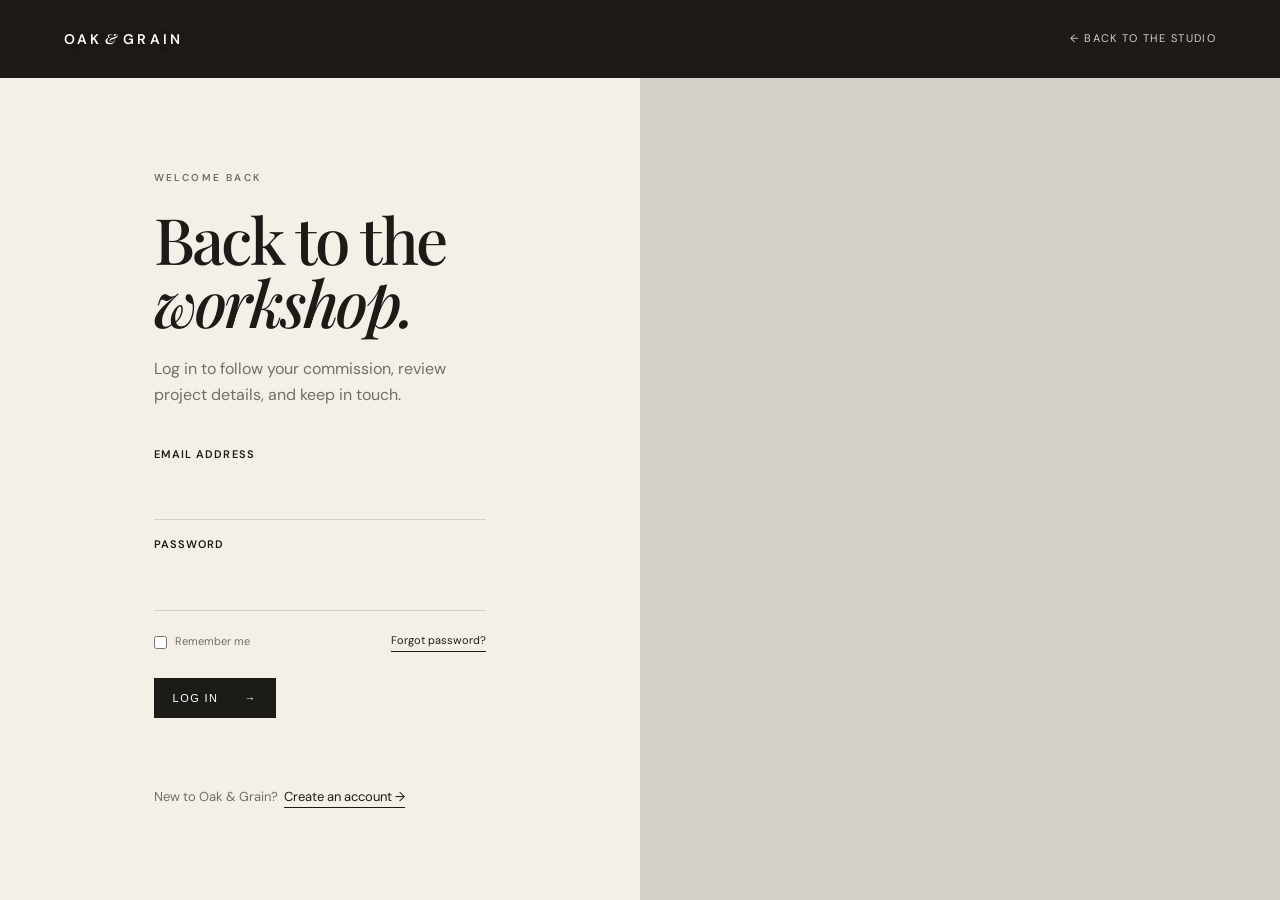
==== login.html @ c019b7b3 "Add Oak and Grain portfolio site" ====
<!DOCTYPE html>
<html lang="en">
<head>
  <meta charset="UTF-8">
  <meta name="viewport" content="width=device-width, initial-scale=1.0">
  <meta name="description" content="Log in to your Oak & Grain account.">
  <title>Log in — Oak & Grain</title>
  <link rel="icon" href="favicon.svg" type="image/svg+xml">
  <link rel="preconnect" href="https://fonts.googleapis.com">
  <link rel="preconnect" href="https://fonts.gstatic.com" crossorigin>
  <link href="https://fonts.googleapis.com/css2?family=DM+Sans:wght@400;500;600&family=Playfair+Display:wght@500;600&display=swap" rel="stylesheet">
  <link rel="stylesheet" href="style.css">
</head>
<body class="auth-page">
  <header class="site-header auth-header">
    <a class="logo" href="index.html">OAK<span>&</span>GRAIN</a>
    <a class="auth-back" href="index.html">← Back to the studio</a>
  </header>

  <main class="auth-main">
    <section class="auth-panel" aria-labelledby="login-title">
      <p class="section-label">WELCOME BACK</p>
      <h1 id="login-title">Back to the<br><em>workshop.</em></h1>
      <p class="auth-intro">Log in to follow your commission, review project details, and keep in touch.</p>
      <form class="auth-form" data-auth-form>
        <label for="login-email">Email address</label>
        <input id="login-email" name="email" type="email" autocomplete="email" required>
        <label for="login-password">Password</label>
        <input id="login-password" name="password" type="password" autocomplete="current-password" required>
        <div class="form-row"><label class="check-label"><input type="checkbox" name="remember"> <span>Remember me</span></label><a href="#">Forgot password?</a></div>
        <button class="button button-dark" type="submit">Log in <span>→</span></button>
        <p class="form-message" aria-live="polite"></p>
      </form>
      <p class="auth-switch">New to Oak &amp; Grain? <a href="signup.html">Create an account →</a></p>
    </section>
    <aside class="auth-image auth-image-login" aria-label="A handcrafted wood table in the workshop"></aside>
  </main>
  <script src="script.js"></script>
</body>
</html>
---- style.css ----
*{box-sizing:border-box;margin:0;padding:0}
:root{--ink:#1d1b18;--paper:#f4f0e8;--muted:#746e64;--line:#d8d0c3;--accent:#9a6a3a}
html{scroll-behavior:smooth}
body{background:var(--paper);color:var(--ink);font-family:"DM Sans",sans-serif;line-height:1.6}
a{color:inherit;text-decoration:none}
.site-header{height:78px;padding:0 5vw;display:flex;align-items:center;justify-content:space-between;border-bottom:1px solid rgba(255,255,255,.24);position:absolute;top:0;left:0;right:0;z-index:10;color:#fff;background:rgba(29,27,24,.82);backdrop-filter:blur(18px) saturate(130%);-webkit-backdrop-filter:blur(18px) saturate(130%)}
.logo{font-size:15px;letter-spacing:.22em;font-weight:600;text-shadow:0 1px 10px rgba(0,0,0,.35)}.logo span{font-family:"Playfair Display",serif;font-style:italic;margin:0 3px}
.nav{display:flex;align-items:center;gap:34px;font-size:12px;text-transform:uppercase;letter-spacing:.12em;font-weight:600}.nav a{opacity:1;text-shadow:0 1px 8px rgba(0,0,0,.45)}.nav a:not(.nav-cta):hover{color:#ead7bc}
.nav-cta{border:1px solid rgba(255,255,255,.75);background:rgba(255,255,255,.12);padding:11px 17px;transition:background .2s ease,color .2s ease}.nav-cta:hover{background:#fff;color:var(--ink)}
.menu-toggle{display:none;background:none;border:0;color:white}
.hero{min-height:100vh;position:relative;display:flex;align-items:flex-end;color:white;overflow:hidden}
.hero-image{position:absolute;inset:0;background:url("https://images.unsplash.com/photo-1549490349-8643362247b5?auto=format&fit=crop&w=2200&q=90") center/cover}
.hero-overlay{position:absolute;inset:0;background:linear-gradient(90deg,rgba(20,16,11,.72),rgba(20,16,11,.12) 70%),linear-gradient(0deg,rgba(20,16,11,.58),transparent 55%)}
.hero-content{position:relative;z-index:1;padding:0 8vw 6vh;max-width:850px}.eyebrow,.section-label{font-size:10px;letter-spacing:.2em;text-transform:uppercase;font-weight:600}
.hero h1{font-family:"Playfair Display",serif;font-size:clamp(54px,8vw,112px);line-height:.93;font-weight:500;letter-spacing:-.04em;margin:20px 0 26px}.hero h1 em,.intro h2 em,.section-heading h2 em,.process h2 em,.about h2 em,.contact h2 em{font-weight:500}
.hero-copy{max-width:430px;font-size:17px;color:rgba(255,255,255,.82)}
.hero-actions{display:flex;align-items:center;gap:28px;margin-top:34px}.button{display:inline-flex;align-items:center;gap:26px;padding:14px 19px;font-size:11px;text-transform:uppercase;letter-spacing:.13em}.button-light{background:#fff;color:var(--ink)}.button-dark{background:var(--ink);color:#fff}.text-link{font-size:12px;border-bottom:1px solid rgba(255,255,255,.55);padding-bottom:4px}.hero-side-note{position:absolute;right:5vw;bottom:6vh;writing-mode:vertical-rl;font-size:9px;letter-spacing:.2em;opacity:.65}
.intro,.work,.process,.about,.contact{padding:120px 8vw}.intro{border-bottom:1px solid var(--line)}.section-label{color:var(--muted);margin-bottom:36px}.intro-grid{display:grid;grid-template-columns:1.3fr .7fr;gap:10vw}.intro h2,.section-heading h2,.process h2,.about h2,.contact h2{font-family:"Playfair Display",serif;font-size:clamp(42px,5vw,72px);font-weight:500;line-height:1.03;letter-spacing:-.035em}.intro-grid>div{padding-top:8px;color:var(--muted);font-size:16px;max-width:460px}.arrow-link{display:inline-flex;gap:35px;margin-top:28px;font-size:11px;text-transform:uppercase;letter-spacing:.14em;color:var(--ink);border-bottom:1px solid var(--ink);padding-bottom:7px}
.work{background:#ebe5da}.section-heading{display:grid;grid-template-columns:1.3fr .7fr;gap:10vw;align-items:end}.section-description{color:var(--muted);max-width:400px;margin-bottom:5px}.gallery{margin-top:70px;display:grid;grid-template-columns:1.15fr .85fr;gap:55px 30px}.project{position:relative}.project img{width:100%;height:530px;object-fit:cover;display:block;filter:saturate(.88)}.project-large img{height:680px}.project-wide{grid-column:1/-1}.project-wide img{height:590px}.project-info{padding-top:15px;display:grid;grid-template-columns:35px 1fr auto;align-items:center;gap:10px}.project-info span,.project-info p{font-size:10px;letter-spacing:.12em;text-transform:uppercase;color:var(--muted)}.project-info h3{font-family:"Playfair Display",serif;font-size:22px;font-weight:500}.project img{transition:transform .6s ease}.project{overflow:hidden}.project:hover img{transform:scale(1.025)}
.statement{background:#1e1b17;color:#f4f0e8;padding:150px 8vw}.statement-inner{max-width:1150px;margin:auto}.statement .section-label{color:#9e978d}.statement blockquote{font-family:"Playfair Display",serif;font-size:clamp(42px,6vw,88px);line-height:1.05;max-width:1000px;letter-spacing:-.035em}
.process{display:grid;grid-template-columns:.7fr 1.3fr;gap:10vw}.steps{display:grid;grid-template-columns:1fr 1fr;border-top:1px solid var(--line)}.step{padding:28px 20px 35px 0;border-bottom:1px solid var(--line)}.step:nth-child(odd){border-right:1px solid var(--line);padding-right:35px}.step:nth-child(even){padding-left:35px}.step span{font-size:10px;color:var(--muted);letter-spacing:.15em}.step h3{font-family:"Playfair Display",serif;font-size:28px;font-weight:500;margin:18px 0 10px}.step p{color:var(--muted);font-size:14px;max-width:290px}
.about{display:grid;grid-template-columns:1fr 1fr;padding:0}.about-image{min-height:720px;background:url("https://images.unsplash.com/photo-1601058268499-e52658b8bb88?auto=format&fit=crop&w=1300&q=85") center/cover}.about-copy{padding:120px 10vw 100px 8vw}.about-copy>p:not(.section-label){color:var(--muted);max-width:480px;margin-top:28px}.about-copy .arrow-link{margin-top:38px}
.contact{background:#d9c8b3}.contact-grid{display:grid;grid-template-columns:1.2fr .8fr;gap:10vw}.contact-grid>div{padding-top:10px}.contact-grid p{color:#62584d;max-width:430px}.contact .button{margin-top:30px}
.visit{padding:120px 8vw;display:grid;grid-template-columns:1.1fr .9fr;gap:10vw;background:#ebe5da}.visit-card{border-top:1px solid var(--ink);padding-top:22px;color:var(--muted)}.visit-card>p{max-width:420px}.visit-card dl{margin:32px 0;display:grid;gap:16px}.visit-card dl div{display:flex;justify-content:space-between;border-bottom:1px solid var(--line);padding-bottom:12px;font-size:13px}.visit-card dt{font-size:10px;text-transform:uppercase;letter-spacing:.12em;color:var(--ink)}.visit-card dd{margin:0}
.testimonials{background:#1e1b17;color:var(--paper);padding:78px 8vw}.testimonials .section-label{color:#9e978d}.quotes{overflow:hidden;margin:0 -8vw;padding:12px 8vw}.testimonial-track{display:flex;width:200%;animation:testimonial-slide 26s linear infinite}.testimonial-track:hover{animation-play-state:paused}.testimonial-set{flex:0 0 50%;display:grid;grid-template-columns:1fr 1fr;gap:8vw;padding-right:8vw}.quotes blockquote{font-family:"Playfair Display",serif;font-size:clamp(23px,2.6vw,36px);line-height:1.17}.quotes cite{display:block;margin-top:20px;color:#b4aca0;font-family:"DM Sans",sans-serif;font-size:10px;font-style:normal;text-transform:uppercase;letter-spacing:.13em}
.instagram{padding:120px 8vw}.instagram .section-heading .arrow-link{align-self:end;margin-bottom:4px}.instagram-grid{margin-top:55px;display:grid;grid-template-columns:repeat(3,1fr);gap:18px}.instagram-grid img{display:block;width:100%;height:360px;object-fit:cover;filter:saturate(.8)}
.inquiry-form{padding-top:8px}.inquiry-form>p{color:#62584d;max-width:430px}.form-fields{display:grid;grid-template-columns:1fr 1fr;gap:14px;margin-top:25px}.form-fields input,.form-fields select,.form-fields textarea{font:14px "DM Sans",sans-serif;background:rgba(255,255,255,.35);border:1px solid rgba(98,88,77,.25);border-radius:0;padding:13px;color:var(--ink);width:100%}.form-fields textarea{grid-column:1/-1;min-height:100px;resize:vertical}.form-fields select{color:#62584d}.contact-actions{display:flex;align-items:center;gap:25px}.contact-actions .button{border:0;cursor:pointer}.whatsapp-link{font-size:11px;text-transform:uppercase;letter-spacing:.12em;border-bottom:1px solid var(--ink);padding-bottom:5px}.contact .form-message{color:#62584d}
.project-page{background:var(--paper)}.project-detail{min-height:calc(100vh - 78px);display:grid;grid-template-columns:1.1fr .9fr}.project-hero{width:100%;height:100%;min-height:650px;object-fit:cover}.project-copy{padding:clamp(65px,11vh,130px) 10vw;align-self:center}.project-copy h1{font-family:"Playfair Display",serif;font-weight:500;font-size:clamp(48px,5vw,76px);line-height:1;letter-spacing:-.04em}.project-summary{color:var(--muted);margin:26px 0;font-size:16px}.project-specs{border-top:1px solid var(--line);margin:30px 0}.project-specs div{display:flex;justify-content:space-between;gap:18px;border-bottom:1px solid var(--line);padding:12px 0;font-size:13px}.project-specs dt{text-transform:uppercase;font-size:10px;letter-spacing:.12em}.project-specs dd{margin:0;color:var(--muted)}
@keyframes testimonial-slide{to{transform:translateX(-50%)}}

/* Visual refinement */
::selection{background:#c6a57c;color:#1d1b18}.section-label{letter-spacing:.24em}.hero-content{padding-bottom:4vh}.hero .eyebrow{display:inline-block;border-left:1px solid rgba(255,255,255,.65);padding-left:13px}.hero-copy{line-height:1.7}.button{transition:transform .2s ease,box-shadow .2s ease,background .2s ease}.button:hover{transform:translateY(-2px);box-shadow:0 9px 24px rgba(20,16,11,.18)}.button-light:hover{background:#eadfce}.arrow-link{transition:gap .25s ease,color .25s ease}.arrow-link:hover{gap:45px;color:var(--accent)}
.intro,.work,.process,.contact,.visit,.instagram{position:relative}.intro-grid>div,.section-description{line-height:1.8}.section-heading{padding-bottom:1px}.section-heading h2,.process h2,.about h2,.contact h2,.visit h2{max-width:650px}.gallery{gap:65px 34px}.project{background:#f6f2eb}.project-info{padding:17px 18px 20px}.project-info h3 a{transition:color .2s ease}.project-info h3 a:hover{color:var(--accent)}.project-info p{white-space:nowrap}.project img{filter:saturate(.82) contrast(.98)}
.steps{border-top-color:#c9c0b3}.step{transition:background .25s ease;padding-top:32px}.step:hover{background:#f8f5ef}.step h3{letter-spacing:-.02em}
.visit-card{background:#f6f1e9;padding:31px 32px 34px;box-shadow:0 16px 35px rgba(61,48,31,.06)}.testimonials{background:linear-gradient(135deg,#211d18,#171512)}.quotes blockquote{position:relative}.quotes blockquote::before{content:"“";display:block;font-size:68px;line-height:.55;color:#b78957;font-family:"Playfair Display",serif}.instagram-grid img{transition:transform .45s ease,filter .3s ease}.instagram-grid{overflow:hidden}.instagram-grid img:hover{transform:scale(1.035);filter:saturate(1)}
.contact{background:linear-gradient(120deg,#d9c8b3,#e4d6c3)}.inquiry-form{background:rgba(255,255,255,.18);padding:26px}.form-fields input,.form-fields select,.form-fields textarea{transition:border-color .2s ease,background .2s ease}.form-fields input:focus,.form-fields select:focus,.form-fields textarea:focus{outline:0;border-color:#75614b;background:rgba(255,255,255,.62)}.form-fields input::placeholder,.form-fields textarea::placeholder{color:#887d70}.whatsapp-link{transition:color .2s ease}.whatsapp-link:hover{color:#6d8e69}.project-detail{background:#f7f3ec}.project-copy .section-label{margin-bottom:22px}.project-specs div{padding:15px 0}.project-hero{filter:saturate(.82)}

/* Motion */
@keyframes hero-rise{from{opacity:0;transform:translateY(24px)}to{opacity:1;transform:translateY(0)}}
@keyframes hero-image-in{from{transform:scale(1.07)}to{transform:scale(1)}}
.hero-image{animation:hero-image-in 1.4s cubic-bezier(.2,.65,.2,1) both}.hero-content>*{opacity:0;animation:hero-rise .8s cubic-bezier(.2,.65,.2,1) forwards}.hero-content .eyebrow{animation-delay:.2s}.hero-content h1{animation-delay:.34s}.hero-content .hero-copy{animation-delay:.5s}.hero-content .hero-actions{animation-delay:.64s}.hero-side-note{opacity:0;animation:hero-rise .8s .75s cubic-bezier(.2,.65,.2,1) forwards}
.reveal{opacity:0;transform:translateY(28px);transition:opacity .75s cubic-bezier(.2,.65,.2,1),transform .75s cubic-bezier(.2,.65,.2,1);transition-delay:var(--reveal-delay,0ms)}.reveal.is-visible{opacity:1;transform:translateY(0)}.about-image.reveal{transform:translateX(-28px)}.about-image.reveal.is-visible{transform:translateX(0)}.project.reveal{transform:translateY(36px)}
@media(prefers-reduced-motion:reduce){html{scroll-behavior:auto}.hero-image,.hero-content>*,.hero-side-note{animation:none;opacity:1}.reveal,.reveal.is-visible,.about-image.reveal,.about-image.reveal.is-visible{opacity:1;transform:none;transition:none}.testimonial-track{animation:none;width:100%}.testimonial-set{flex-basis:100%}.button,.arrow-link,.project img,.instagram-grid img{transition:none}}
footer{background:#1e1b17;color:#f4f0e8;padding:35px 5vw;display:grid;grid-template-columns:1fr 1fr 1fr;align-items:center;font-size:10px;text-transform:uppercase;letter-spacing:.13em}.site-header .logo,footer .logo{font-size:14px}

/* Account pages */
.auth-page{min-height:100vh;background:var(--paper)}
.auth-header{position:relative;background:#1e1b17;border-bottom:0;height:78px}
.auth-back{font-size:11px;letter-spacing:.12em;text-transform:uppercase;color:rgba(255,255,255,.8)}.auth-back:hover{color:#fff}
.auth-main{min-height:calc(100vh - 78px);display:grid;grid-template-columns:1fr 1fr}
.auth-panel{padding:clamp(65px,10vh,115px) 12vw;align-self:center;max-width:720px;margin:0 auto;width:100%}
.auth-panel .section-label{margin-bottom:22px}.auth-panel h1{font-family:"Playfair Display",serif;font-weight:500;font-size:clamp(48px,5vw,72px);line-height:.98;letter-spacing:-.04em}.auth-panel h1 em{font-weight:500}.auth-intro{color:var(--muted);max-width:410px;margin:23px 0 31px}
.auth-form{display:flex;flex-direction:column;gap:9px}.auth-form label:not(.check-label){font-size:11px;letter-spacing:.1em;text-transform:uppercase;font-weight:600;margin-top:7px}.auth-form input:not([type="checkbox"]){height:48px;background:transparent;border:0;border-bottom:1px solid var(--line);border-radius:0;color:var(--ink);font:16px "DM Sans",sans-serif;outline:none;padding:4px 0}.auth-form input:not([type="checkbox"]):focus{border-color:var(--ink)}
.form-row{display:flex;justify-content:space-between;align-items:center;margin:12px 0 16px;font-size:11px}.form-row>a,.auth-switch a{border-bottom:1px solid currentColor;padding-bottom:2px}.check-label{display:flex;align-items:center;gap:8px;color:var(--muted);font-size:11px;cursor:pointer}.check-label input{accent-color:var(--ink)}.consent{align-items:flex-start;line-height:1.45;margin:16px 0 8px}.auth-form .button{align-self:flex-start;border:0;cursor:pointer;margin-top:1px}.form-message{min-height:20px;color:#6e4e2b;font-size:13px;margin-top:8px}.auth-switch{font-size:13px;color:var(--muted);margin-top:32px}.auth-switch a{color:var(--ink);margin-left:3px}
.auth-image{min-height:600px;background-position:center;background-size:cover}.auth-image-login{background-image:linear-gradient(rgba(25,20,14,.14),rgba(25,20,14,.14)),url("https://images.unsplash.com/photo-1549490349-8643362247b5?auto=format&fit=crop&w=1600&q=85")}.auth-image-signup{background-image:linear-gradient(rgba(25,20,14,.16),rgba(25,20,14,.16)),url("https://images.unsplash.com/photo-1601058268499-e52658b8bb88?auto=format&fit=crop&w=1600&q=85")}

@media(max-width:800px){
 .site-header{height:68px;padding:0 6vw}.menu-toggle{display:flex;flex-direction:column;gap:5px}.menu-toggle span{width:24px;height:1px;background:white}.nav{display:none;position:absolute;top:68px;left:0;right:0;background:#1e1b17;padding:25px 6vw;flex-direction:column;align-items:flex-start;gap:22px}.nav.open{display:flex}
 .hero-content{padding:0 6vw 4vh}.hero h1{font-size:60px}.hero-copy{font-size:15px}.hero-actions{align-items:flex-start;flex-direction:column;gap:20px}.hero-side-note{display:none}
 .intro,.work,.process,.contact,.visit,.instagram{padding:85px 6vw}.intro-grid,.section-heading,.process,.contact-grid,.visit{grid-template-columns:1fr;gap:45px}.gallery{grid-template-columns:1fr;gap:45px;margin-top:50px}.project-large img,.project img,.project-wide img{height:470px}.project-wide{grid-column:auto}
 .statement{padding:100px 6vw}.statement blockquote{font-size:48px}
 .steps{grid-template-columns:1fr}.step:nth-child(odd){border-right:0;padding-right:0}.step:nth-child(even){padding-left:0}.step:last-child{border-bottom:0}
 .about{grid-template-columns:1fr}.about-image{min-height:480px}.about-copy{padding:85px 6vw}.contact-grid{gap:20px}
 footer{grid-template-columns:1fr;gap:16px;padding:30px 6vw}
 .quotes{margin:0 -6vw;padding:12px 6vw}.testimonial-set{grid-template-columns:1fr;gap:28px;padding-right:6vw}.testimonials{padding:62px 6vw}.instagram-grid{grid-template-columns:1fr 1fr;gap:10px;margin-top:40px}.instagram-grid img{height:220px}.instagram-grid img:last-child{grid-column:1/-1}.form-fields{grid-template-columns:1fr}.form-fields textarea{grid-column:auto}.contact-actions{align-items:flex-start;flex-direction:column;gap:16px}.project-detail{grid-template-columns:1fr}.project-hero{min-height:440px;height:440px}.project-copy{padding:65px 8vw 80px}
 .auth-header{height:68px}.auth-main{min-height:calc(100vh - 68px);grid-template-columns:1fr}.auth-panel{padding:70px 8vw 80px}.auth-image{display:none}.auth-back{font-size:10px}
}
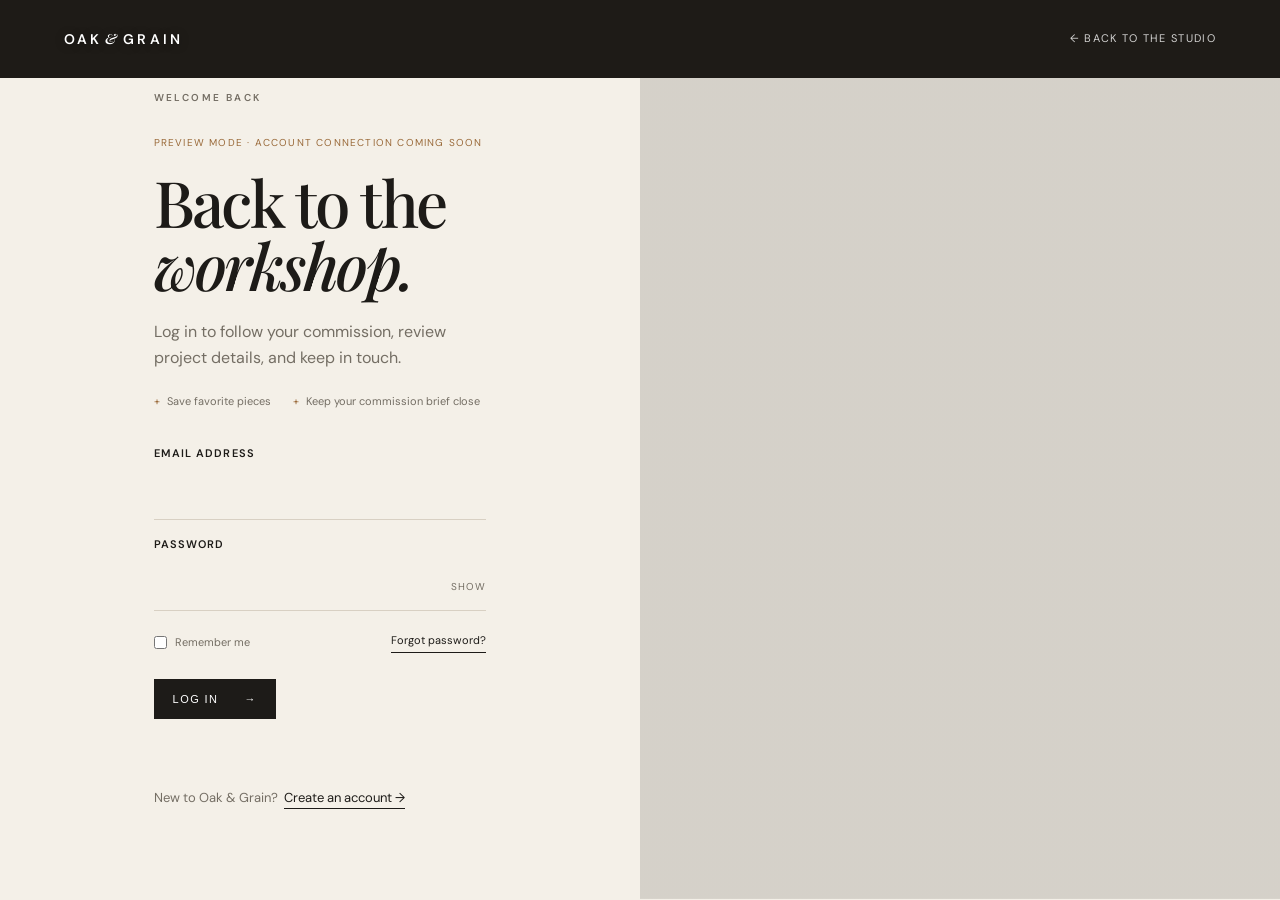
==== commit 7485b5f4: "Improve portfolio UX and interactions" ====
--- a/login.html
+++ b/login.html
@@ -20,14 +20,16 @@
   <main class="auth-main">
     <section class="auth-panel" aria-labelledby="login-title">
       <p class="section-label">WELCOME BACK</p>
+      <p class="auth-mode">Preview mode · account connection coming soon</p>
       <h1 id="login-title">Back to the<br><em>workshop.</em></h1>
       <p class="auth-intro">Log in to follow your commission, review project details, and keep in touch.</p>
+      <ul class="auth-benefits"><li>Save favorite pieces</li><li>Keep your commission brief close</li></ul>
       <form class="auth-form" data-auth-form>
         <label for="login-email">Email address</label>
         <input id="login-email" name="email" type="email" autocomplete="email" required>
         <label for="login-password">Password</label>
-        <input id="login-password" name="password" type="password" autocomplete="current-password" required>
-        <div class="form-row"><label class="check-label"><input type="checkbox" name="remember"> <span>Remember me</span></label><a href="#">Forgot password?</a></div>
+        <div class="password-field"><input id="login-password" name="password" type="password" autocomplete="current-password" required><button class="password-toggle" type="button" aria-label="Show password" aria-pressed="false">Show</button></div>
+        <div class="form-row"><label class="check-label"><input type="checkbox" name="remember"> <span>Remember me</span></label><a href="mailto:hello@example.com?subject=Password%20reset">Forgot password?</a></div>
         <button class="button button-dark" type="submit">Log in <span>→</span></button>
         <p class="form-message" aria-live="polite"></p>
       </form>
--- a/style.css
+++ b/style.css
@@ -49,10 +49,21 @@
 .auth-back{font-size:11px;letter-spacing:.12em;text-transform:uppercase;color:rgba(255,255,255,.8)}.auth-back:hover{color:#fff}
 .auth-main{min-height:calc(100vh - 78px);display:grid;grid-template-columns:1fr 1fr}
 .auth-panel{padding:clamp(65px,10vh,115px) 12vw;align-self:center;max-width:720px;margin:0 auto;width:100%}
-.auth-panel .section-label{margin-bottom:22px}.auth-panel h1{font-family:"Playfair Display",serif;font-weight:500;font-size:clamp(48px,5vw,72px);line-height:.98;letter-spacing:-.04em}.auth-panel h1 em{font-weight:500}.auth-intro{color:var(--muted);max-width:410px;margin:23px 0 31px}
+.auth-panel .section-label{margin-bottom:22px}.auth-panel h1{font-family:"Playfair Display",serif;font-weight:500;font-size:clamp(48px,5vw,72px);line-height:.98;letter-spacing:-.04em}.auth-panel h1 em{font-weight:500}.auth-intro{color:var(--muted);max-width:410px;margin:23px 0 22px}.auth-benefits{display:flex;flex-wrap:wrap;gap:8px 22px;list-style:none;color:var(--muted);font-size:11px;margin:0 0 28px;padding:0}.auth-benefits li::before{content:"+";color:var(--accent);margin-right:7px}.password-field{position:relative;display:flex;align-items:center;border-bottom:1px solid var(--line)}.password-field:focus-within{border-color:var(--ink)}.password-field input{flex:1;border-bottom:0!important}.password-toggle{border:0;background:none;color:var(--muted);font:10px "DM Sans",sans-serif;text-transform:uppercase;letter-spacing:.1em;cursor:pointer;padding:8px 0 8px 12px}.password-toggle:hover{color:var(--ink)}
+.auth-mode{display:inline-block;color:var(--accent);font-size:10px;text-transform:uppercase;letter-spacing:.12em;margin:0 0 20px}.reference-preview{display:flex;align-items:center;gap:12px;margin-top:10px;font-size:11px;color:var(--muted);font-weight:400;letter-spacing:0;text-transform:none}.reference-preview img{width:58px;height:58px;object-fit:cover}.reference-preview[hidden]{display:none!important}
 .auth-form{display:flex;flex-direction:column;gap:9px}.auth-form label:not(.check-label){font-size:11px;letter-spacing:.1em;text-transform:uppercase;font-weight:600;margin-top:7px}.auth-form input:not([type="checkbox"]){height:48px;background:transparent;border:0;border-bottom:1px solid var(--line);border-radius:0;color:var(--ink);font:16px "DM Sans",sans-serif;outline:none;padding:4px 0}.auth-form input:not([type="checkbox"]):focus{border-color:var(--ink)}
 .form-row{display:flex;justify-content:space-between;align-items:center;margin:12px 0 16px;font-size:11px}.form-row>a,.auth-switch a{border-bottom:1px solid currentColor;padding-bottom:2px}.check-label{display:flex;align-items:center;gap:8px;color:var(--muted);font-size:11px;cursor:pointer}.check-label input{accent-color:var(--ink)}.consent{align-items:flex-start;line-height:1.45;margin:16px 0 8px}.auth-form .button{align-self:flex-start;border:0;cursor:pointer;margin-top:1px}.form-message{min-height:20px;color:#6e4e2b;font-size:13px;margin-top:8px}.auth-switch{font-size:13px;color:var(--muted);margin-top:32px}.auth-switch a{color:var(--ink);margin-left:3px}
 .auth-image{min-height:600px;background-position:center;background-size:cover}.auth-image-login{background-image:linear-gradient(rgba(25,20,14,.14),rgba(25,20,14,.14)),url("https://images.unsplash.com/photo-1549490349-8643362247b5?auto=format&fit=crop&w=1600&q=85")}.auth-image-signup{background-image:linear-gradient(rgba(25,20,14,.16),rgba(25,20,14,.16)),url("https://images.unsplash.com/photo-1601058268499-e52658b8bb88?auto=format&fit=crop&w=1600&q=85")}
+
+/* UI pass */
+[hidden]{display:none!important}
+.scroll-progress{position:absolute;left:0;bottom:-1px;width:100%;height:2px;background:#c39768;transform:scaleX(0);transform-origin:left center;pointer-events:none;z-index:1}.hero-image,.about-image,.journal-image{background-position:center calc(50% + var(--parallax, 0px));will-change:background-position}.hero-image{background-position:center calc(50% + var(--parallax, 0px))}.intro,.work,.statement,.process,.guides,.journal,.about,.availability,.builder,.dashboard,.testimonials,.contact{scroll-margin-top:78px}.reveal{transition-duration:.9s}.gallery .project.reveal,.steps .step.reveal,.guide-grid article.reveal,.journal-grid article.reveal{transition-delay:var(--reveal-delay,0ms)}
+.testimonial-marquee{overflow:hidden;margin:0 -8vw;padding:18px 8vw 12px}.testimonial-track{display:flex;width:200%;animation:testimonial-slide 38s linear infinite}.testimonial-track:hover{animation-play-state:paused}.testimonial-set{flex:0 0 50%;display:grid;grid-template-columns:repeat(3,1fr);gap:5vw;padding-right:5vw}.testimonial-set blockquote{font-family:"Playfair Display",serif;font-size:clamp(24px,2.5vw,36px);line-height:1.16}.testimonial-set cite{display:block;margin-top:22px;color:#b4aca0;font:10px "DM Sans",sans-serif;font-style:normal;text-transform:uppercase;letter-spacing:.13em}.testimonial-set blockquote::before{content:"“";display:block;color:#b78957;font:68px/.55 "Playfair Display",serif}.testimonial-set[aria-hidden="true"]{user-select:none}
+@media(max-width:800px){.testimonial-marquee{margin:0 -6vw;padding:18px 6vw 12px}.testimonial-track{width:600%}.testimonial-set{grid-template-columns:1fr;gap:38px;padding-right:6vw}}
+@media(prefers-reduced-motion:reduce){.scroll-progress{display:none}.hero-image,.about-image,.journal-image{background-position:center}.testimonial-track{animation:none;width:100%}.testimonial-set{flex-basis:100%;grid-template-columns:1fr}}
+.work-filters{display:flex;flex-wrap:wrap;gap:9px;margin-top:42px}.filter-button{border:1px solid var(--line);background:transparent;color:var(--muted);padding:10px 14px;font:10px "DM Sans",sans-serif;text-transform:uppercase;letter-spacing:.13em;cursor:pointer;transition:background .2s ease,color .2s ease,border-color .2s ease}.filter-button:hover,.filter-button.is-active{background:var(--ink);border-color:var(--ink);color:#fff}.dashboard-actions{display:flex;align-items:center;gap:24px;flex-wrap:wrap;margin-top:22px}.dashboard-actions .arrow-link{margin-top:0}.text-button{border:0;border-bottom:1px solid var(--muted);background:none;color:var(--muted);padding:0 0 5px;font:10px "DM Sans",sans-serif;text-transform:uppercase;letter-spacing:.12em;cursor:pointer}.text-button:hover{color:var(--ink);border-color:var(--ink)}.dashboard-heading{display:flex;align-items:center;justify-content:space-between;gap:20px}.dashboard-heading .section-label{margin-bottom:10px}.dashboard-status{font-size:10px;color:#718965;text-transform:uppercase;letter-spacing:.1em}.favorite-grid{display:grid;grid-template-columns:repeat(2,1fr);gap:12px}.favorite-grid>p{grid-column:1/-1}.favorite-card{display:flex;align-items:center;gap:10px;background:#ebe5da;padding:8px;font-size:11px}.favorite-card img{width:52px;height:52px;object-fit:cover}.favorite-card:hover span{color:var(--accent)}
+@media(max-width:800px){.favorite-grid{grid-template-columns:1fr}.dashboard-actions{align-items:flex-start;flex-direction:column;gap:16px}}
+.site-header{position:fixed;transition:background .25s ease,box-shadow .25s ease}.site-header.is-scrolled{box-shadow:0 12px 30px rgba(20,16,11,.2)}.nav a{position:relative}.nav a[aria-current="page"]:not(.nav-cta)::after{content:"";position:absolute;left:0;right:0;bottom:-9px;height:1px;background:#ead7bc}.nav a:focus-visible,.menu-toggle:focus-visible,.button:focus-visible,.favorite-button:focus-visible,.builder-fields select:focus-visible,.builder-fields input:focus-visible,.builder-fields textarea:focus-visible,.newsletter-form input:focus-visible{outline:2px solid #b78957;outline-offset:4px}.project{transition:background .25s ease,transform .25s ease}.project:hover{background:#fbf8f2;transform:translateY(-3px)}.project-info{position:relative}.project-info h3 a::after{content:"View case study →";display:block;font:10px "DM Sans",sans-serif;color:var(--accent);letter-spacing:.1em;text-transform:uppercase;margin-top:7px;opacity:.7}.project-info h3 a:hover::after{opacity:1}.favorite-button{transition:transform .2s ease,color .2s ease}.favorite-button[aria-pressed="true"]{color:#7b4930}.builder-progress{display:grid;grid-template-columns:repeat(3,1fr);gap:0;margin-top:55px;border-top:1px solid rgba(98,88,77,.35);border-bottom:1px solid rgba(98,88,77,.35);list-style:none}.builder-progress li{padding:17px 0;color:var(--muted);font-size:11px;text-transform:uppercase;letter-spacing:.12em}.builder-progress li+li{border-left:1px solid rgba(98,88,77,.2);padding-left:22px}.builder-progress li span{margin-right:9px}.builder-progress li.is-active{color:var(--ink);font-weight:600}.builder-step{display:none;grid-template-columns:1fr 1fr;gap:18px}.builder-step.is-active{display:grid}.builder-step-title{grid-column:1/-1;color:var(--muted);font-size:14px;margin-bottom:4px}.builder-step-actions{grid-column:1/-1;display:flex;align-items:center;gap:15px;margin-top:10px}.builder-step-actions .button{border:0;cursor:pointer}.builder-back{background:transparent;color:var(--ink);padding-left:0}.estimate-note{color:var(--muted);font-size:12px!important;margin:0 0 20px!important}.builder-fields input[type="file"]{padding:11px}.builder-fields input[type="file"]::file-selector-button{font:11px "DM Sans",sans-serif;text-transform:uppercase;letter-spacing:.1em;background:var(--ink);color:#fff;border:0;padding:9px 11px;margin-right:12px;cursor:pointer}
 
 @media(max-width:800px){
  .site-header{height:68px;padding:0 6vw}.menu-toggle{display:flex;flex-direction:column;gap:5px}.menu-toggle span{width:24px;height:1px;background:white}.nav{display:none;position:absolute;top:68px;left:0;right:0;background:#1e1b17;padding:25px 6vw;flex-direction:column;align-items:flex-start;gap:22px}.nav.open{display:flex}
@@ -65,3 +76,10 @@
  .quotes{margin:0 -6vw;padding:12px 6vw}.testimonial-set{grid-template-columns:1fr;gap:28px;padding-right:6vw}.testimonials{padding:62px 6vw}.instagram-grid{grid-template-columns:1fr 1fr;gap:10px;margin-top:40px}.instagram-grid img{height:220px}.instagram-grid img:last-child{grid-column:1/-1}.form-fields{grid-template-columns:1fr}.form-fields textarea{grid-column:auto}.contact-actions{align-items:flex-start;flex-direction:column;gap:16px}.project-detail{grid-template-columns:1fr}.project-hero{min-height:440px;height:440px}.project-copy{padding:65px 8vw 80px}
  .auth-header{height:68px}.auth-main{min-height:calc(100vh - 68px);grid-template-columns:1fr}.auth-panel{padding:70px 8vw 80px}.auth-image{display:none}.auth-back{font-size:10px}
 }
+
+/* Feature sections */
+.builder-step>.builder-next{align-self:start;min-width:142px;min-height:48px;justify-content:center;border:0;cursor:pointer}
+.project-info{grid-template-columns:35px 1fr auto 28px}.availability,.builder,.guides,.journal,.dashboard{padding:120px 8vw}.availability{display:grid;grid-template-columns:1fr 1fr;gap:10vw;background:#f7f3ec}.availability-card{border-top:1px solid var(--ink);padding-top:25px}.availability-status{font-size:12px;text-transform:uppercase;letter-spacing:.12em}.availability-status span{display:inline-block;width:8px;height:8px;border-radius:50%;background:#718965;margin-right:10px}.availability-row{display:flex;justify-content:space-between;border-bottom:1px solid var(--line);padding:19px 0;color:var(--muted);font-size:14px}.availability-row strong{color:var(--ink);font-weight:500}.availability-note{color:var(--muted);font-size:14px;max-width:420px;margin:27px 0 0}
+.builder{background:#e6ddd0}.builder-form{display:grid;grid-template-columns:1.25fr .75fr;gap:8vw;margin-top:60px}.builder-fields{display:grid;grid-template-columns:1fr 1fr;gap:18px}.builder-fields label,.newsletter-form label{display:flex;flex-direction:column;gap:8px;font-size:10px;text-transform:uppercase;letter-spacing:.14em;font-weight:600}.builder-fields select,.builder-fields textarea,.newsletter-form input{font:14px "DM Sans",sans-serif;color:var(--ink);background:rgba(255,255,255,.45);border:1px solid rgba(98,88,77,.25);border-radius:0;padding:14px;width:100%}.builder-fields textarea{min-height:135px;resize:vertical}.builder-wide{grid-column:1/-1}.estimate-card{background:#f7f3ec;padding:30px;align-self:start}.estimate-card .section-label{margin-bottom:19px}.estimate-card strong{display:block;font-family:"Playfair Display",serif;font-size:40px;font-weight:500;line-height:1.1}.estimate-card>p:not(.section-label):not(.form-message){color:var(--muted);font-size:14px;margin:18px 0 24px}.estimate-card .button{border:0;cursor:pointer}.estimate-card .form-message{min-height:20px;color:#6e4e2b;font-size:13px;margin-top:12px}
+.dashboard{display:grid;grid-template-columns:1fr 1fr;gap:10vw;background:#ebe5da}.dashboard-copy{color:var(--muted);max-width:360px}.dashboard-panel{background:#f7f3ec;padding:30px}.dashboard-panel>div+div{border-top:1px solid var(--line);margin-top:25px;padding-top:25px}.dashboard-panel .section-label{margin-bottom:10px}.dashboard-panel p:not(.section-label){color:var(--muted);font-size:14px}.guides{background:#f4f0e8}.guide-grid,.journal-grid{display:grid;grid-template-columns:repeat(3,1fr);gap:30px;margin-top:60px}.guide-grid article{border-top:1px solid var(--ink);padding-top:20px}.guide-grid span,.journal-meta{font-size:10px;color:var(--muted);text-transform:uppercase;letter-spacing:.14em}.guide-grid h3,.journal-grid h3{font-family:"Playfair Display",serif;font-size:27px;font-weight:500;line-height:1.1;margin:22px 0 14px}.guide-grid p,.journal-grid article>p:last-child{color:var(--muted);font-size:14px}.journal{background:#ebe5da}.journal-grid article{background:#f7f3ec;padding-bottom:25px}.journal-image{height:270px;background-position:center;background-size:cover;margin-bottom:22px}.journal-image-one{background-image:url("https://images.unsplash.com/photo-1549490349-8643362247b5?auto=format&fit=crop&w=900&q=85")}.journal-image-two{background-image:url("https://images.unsplash.com/photo-1601058268499-e52658b8bb88?auto=format&fit=crop&w=900&q=85")}.journal-image-three{background-image:url("https://images.unsplash.com/photo-1598300042247-d088f8ab3a91?auto=format&fit=crop&w=900&q=85")}.journal-grid article>h3,.journal-grid article>p:not(.journal-meta){margin-left:24px;margin-right:24px}.journal-meta{margin-left:24px}.testimonial-grid{display:grid;grid-template-columns:1fr 1fr;gap:8vw}.testimonial-grid blockquote{font-family:"Playfair Display",serif;font-size:clamp(25px,3vw,42px);line-height:1.15}.testimonial-grid cite{display:block;font:10px "DM Sans",sans-serif;color:#b4aca0;text-transform:uppercase;letter-spacing:.13em;margin-top:23px}.favorite-button{border:0;background:none;color:var(--accent);font-size:25px;line-height:1;cursor:pointer;padding:2px}.favorite-button:hover{transform:scale(1.12)}.newsletter-form{margin-top:28px}.newsletter-form>div{display:flex;gap:10px;margin-top:12px}.newsletter-form input{max-width:260px;background:rgba(255,255,255,.35)}.newsletter-form .button{margin-top:0;border:0;cursor:pointer}.newsletter-form .form-message{min-height:20px;margin-top:10px}
+@media(max-width:800px){.availability,.builder,.guides,.journal,.dashboard{padding:85px 6vw}.availability,.builder-form,.dashboard{grid-template-columns:1fr;gap:45px}.builder-fields,.builder-step,.guide-grid,.journal-grid,.testimonial-grid{grid-template-columns:1fr}.builder-wide{grid-column:auto}.builder-progress li{font-size:9px}.builder-progress li+li{padding-left:10px}.builder-step-actions{flex-wrap:wrap}.guide-grid,.journal-grid{gap:40px;margin-top:45px}.journal-image{height:240px}.newsletter-form>div{align-items:stretch;flex-direction:column}.newsletter-form input{max-width:none}.project-info{grid-template-columns:28px 1fr 28px}.project-info p{grid-column:2/-1}.favorite-button{grid-column:3;grid-row:1}.testimonial-grid{gap:42px}}
